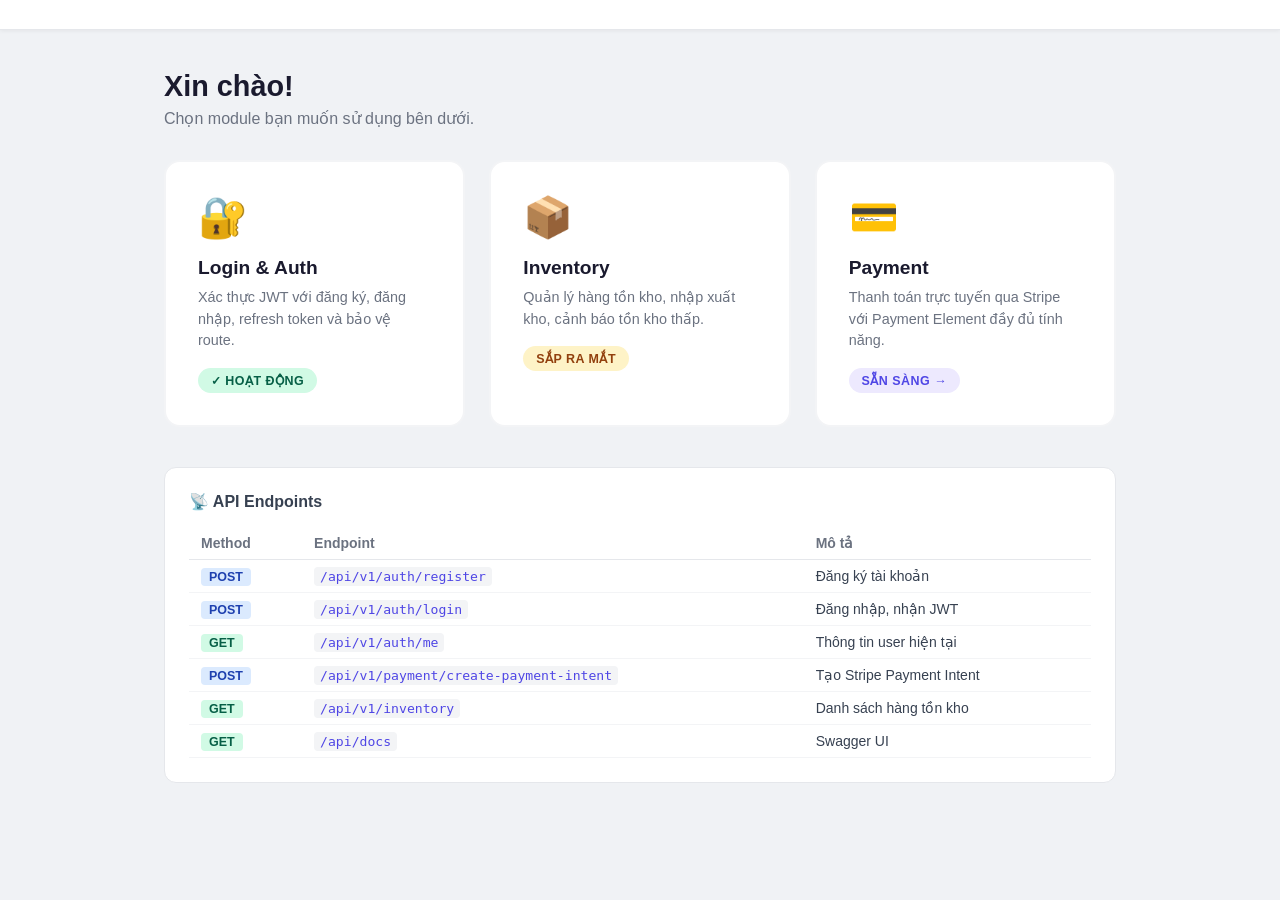
==== frontend/dashboard.html @ eef709c0 "Integrate login_module + payment_module into unified MyApp - Backend: single FastAPI app with 3 rout" ====
<!DOCTYPE html>
<html lang="vi">
<head>
  <meta charset="UTF-8" />
  <meta name="viewport" content="width=device-width, initial-scale=1.0" />
  <title>Dashboard – MyApp</title>
  <style>
    *, *::before, *::after { box-sizing: border-box; margin: 0; padding: 0; }
    body { font-family: -apple-system, BlinkMacSystemFont, 'Segoe UI', sans-serif; background: #f0f2f5; min-height: 100vh; }

    /* Navbar */
    #navbar {
      background: #fff; border-bottom: 1px solid #e5e7eb;
      display: flex; align-items: center; justify-content: space-between;
      padding: .9rem 2rem; position: sticky; top: 0; z-index: 100;
      box-shadow: 0 1px 4px rgba(0,0,0,.06);
    }
    .nav-brand { display: flex; align-items: center; gap: .5rem; font-size: 1.2rem; font-weight: 700; color: #1a1a2e; }
    .nav-logo { font-size: 1.4rem; }
    .nav-links { display: flex; gap: 1.5rem; }
    .nav-links a { text-decoration: none; color: #6b7280; font-weight: 500; font-size: .95rem; padding: .3rem .5rem; border-radius: 6px; transition: all .2s; }
    .nav-links a:hover, .nav-links a.active { color: #4f46e5; background: #ede9fe; }
    .nav-user { display: flex; align-items: center; gap: 1rem; }
    .nav-username { font-size: .9rem; color: #374151; font-weight: 500; }
    .btn-logout {
      padding: .4rem .9rem; background: #f3f4f6; color: #374151;
      border: 1px solid #d1d5db; border-radius: 6px;
      font-size: .875rem; cursor: pointer; transition: all .2s;
    }
    .btn-logout:hover { background: #fee2e2; color: #dc2626; border-color: #fca5a5; }

    /* Main */
    main { max-width: 1000px; margin: 0 auto; padding: 2.5rem 1.5rem; }
    .greeting { margin-bottom: 2rem; }
    .greeting h1 { font-size: 1.8rem; color: #1a1a2e; }
    .greeting p { color: #6b7280; margin-top: .4rem; }

    /* Module cards */
    .modules-grid {
      display: grid;
      grid-template-columns: repeat(auto-fit, minmax(280px, 1fr));
      gap: 1.5rem;
    }
    .module-card {
      background: #fff; border-radius: 16px;
      padding: 2rem; border: 2px solid #f3f4f6;
      transition: all .25s; cursor: pointer;
      position: relative; overflow: hidden;
    }
    .module-card:hover { border-color: #4f46e5; transform: translateY(-3px); box-shadow: 0 12px 32px rgba(79,70,229,.12); }
    .module-card.done { cursor: default; }
    .module-card.done:hover { transform: none; border-color: #d1fae5; box-shadow: 0 4px 12px rgba(0,0,0,.06); }
    .module-card .icon { font-size: 2.5rem; display: block; margin-bottom: 1rem; }
    .module-card h2 { font-size: 1.2rem; color: #1a1a2e; margin-bottom: .5rem; }
    .module-card p { font-size: .9rem; color: #6b7280; line-height: 1.5; }
    .badge {
      display: inline-block; margin-top: 1rem;
      padding: .3rem .8rem; border-radius: 20px;
      font-size: .78rem; font-weight: 600; text-transform: uppercase; letter-spacing: .04em;
    }
    .badge.done-badge { background: #d1fae5; color: #065f46; }
    .badge.ready-badge { background: #ede9fe; color: #4f46e5; }
    .badge.coming-badge { background: #fef3c7; color: #92400e; }

    /* API info */
    .api-info {
      margin-top: 2.5rem; background: #fff; border-radius: 12px;
      padding: 1.5rem; border: 1px solid #e5e7eb;
    }
    .api-info h3 { font-size: 1rem; color: #374151; margin-bottom: 1rem; }
    .api-table { width: 100%; border-collapse: collapse; font-size: .875rem; }
    .api-table th { text-align: left; padding: .5rem .75rem; color: #6b7280; font-weight: 600; border-bottom: 1px solid #e5e7eb; }
    .api-table td { padding: .5rem .75rem; color: #374151; border-bottom: 1px solid #f3f4f6; }
    .api-table td code { background: #f3f4f6; padding: 2px 6px; border-radius: 4px; font-family: monospace; font-size: .82rem; color: #4f46e5; }
    .method { font-weight: 600; font-size: .78rem; padding: 2px 8px; border-radius: 4px; }
    .method.get { background: #d1fae5; color: #065f46; }
    .method.post { background: #dbeafe; color: #1e40af; }
  </style>
</head>
<body>

<nav id="navbar"></nav>

<main>
  <div class="greeting">
    <h1 id="greeting-text">Xin chào!</h1>
    <p>Chọn module bạn muốn sử dụng bên dưới.</p>
  </div>

  <div class="modules-grid">
    <div class="module-card done">
      <span class="icon">🔐</span>
      <h2>Login & Auth</h2>
      <p>Xác thực JWT với đăng ký, đăng nhập, refresh token và bảo vệ route.</p>
      <span class="badge done-badge">✓ Hoạt động</span>
    </div>

    <div class="module-card" onclick="location.href='/inventory.html'">
      <span class="icon">📦</span>
      <h2>Inventory</h2>
      <p>Quản lý hàng tồn kho, nhập xuất kho, cảnh báo tồn kho thấp.</p>
      <span class="badge coming-badge">Sắp ra mắt</span>
    </div>

    <div class="module-card" onclick="location.href='/payment.html'">
      <span class="icon">💳</span>
      <h2>Payment</h2>
      <p>Thanh toán trực tuyến qua Stripe với Payment Element đầy đủ tính năng.</p>
      <span class="badge ready-badge">Sẵn sàng →</span>
    </div>
  </div>

  <div class="api-info">
    <h3>📡 API Endpoints</h3>
    <table class="api-table">
      <thead>
        <tr><th>Method</th><th>Endpoint</th><th>Mô tả</th></tr>
      </thead>
      <tbody>
        <tr><td><span class="method post">POST</span></td><td><code>/api/v1/auth/register</code></td><td>Đăng ký tài khoản</td></tr>
        <tr><td><span class="method post">POST</span></td><td><code>/api/v1/auth/login</code></td><td>Đăng nhập, nhận JWT</td></tr>
        <tr><td><span class="method get">GET</span></td><td><code>/api/v1/auth/me</code></td><td>Thông tin user hiện tại</td></tr>
        <tr><td><span class="method post">POST</span></td><td><code>/api/v1/payment/create-payment-intent</code></td><td>Tạo Stripe Payment Intent</td></tr>
        <tr><td><span class="method get">GET</span></td><td><code>/api/v1/inventory</code></td><td>Danh sách hàng tồn kho</td></tr>
        <tr><td><span class="method get">GET</span></td><td><code>/api/docs</code></td><td>Swagger UI</td></tr>
      </tbody>
    </table>
  </div>
</main>

<script type="module">
  import { requireAuth, renderNavbar } from '/js/app.js';
  const user = await requireAuth();
  if (user) {
    renderNavbar(user);
    document.getElementById('greeting-text').textContent = `Xin chào, ${user.username}! 👋`;
  }
</script>
</body>
</html>
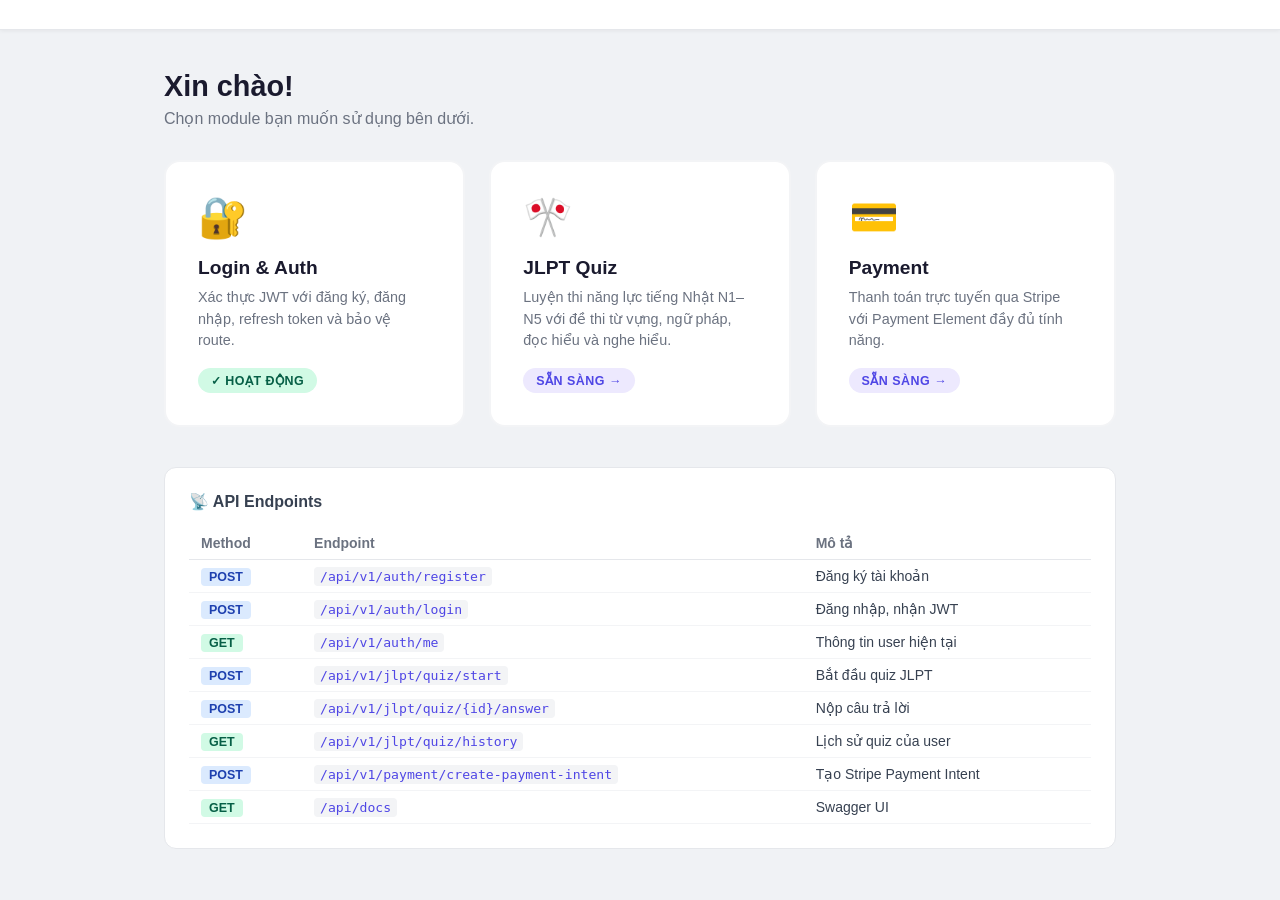
==== commit 3a57a065: "feat: integrate jlpt_module — replace inventory with JLPT quiz Backend: - Add app/jlpt/ module (mode" ====
--- a/frontend/dashboard.html
+++ b/frontend/dashboard.html
@@ -95,11 +95,11 @@
       <span class="badge done-badge">✓ Hoạt động</span>
     </div>
 
-    <div class="module-card" onclick="location.href='/inventory.html'">
-      <span class="icon">📦</span>
-      <h2>Inventory</h2>
-      <p>Quản lý hàng tồn kho, nhập xuất kho, cảnh báo tồn kho thấp.</p>
-      <span class="badge coming-badge">Sắp ra mắt</span>
+    <div class="module-card" onclick="location.href='/jlpt.html'">
+      <span class="icon">🎌</span>
+      <h2>JLPT Quiz</h2>
+      <p>Luyện thi năng lực tiếng Nhật N1–N5 với đề thi từ vựng, ngữ pháp, đọc hiểu và nghe hiểu.</p>
+      <span class="badge ready-badge">Sẵn sàng →</span>
     </div>
 
     <div class="module-card" onclick="location.href='/payment.html'">
@@ -120,8 +120,10 @@
         <tr><td><span class="method post">POST</span></td><td><code>/api/v1/auth/register</code></td><td>Đăng ký tài khoản</td></tr>
         <tr><td><span class="method post">POST</span></td><td><code>/api/v1/auth/login</code></td><td>Đăng nhập, nhận JWT</td></tr>
         <tr><td><span class="method get">GET</span></td><td><code>/api/v1/auth/me</code></td><td>Thông tin user hiện tại</td></tr>
+        <tr><td><span class="method post">POST</span></td><td><code>/api/v1/jlpt/quiz/start</code></td><td>Bắt đầu quiz JLPT</td></tr>
+        <tr><td><span class="method post">POST</span></td><td><code>/api/v1/jlpt/quiz/{id}/answer</code></td><td>Nộp câu trả lời</td></tr>
+        <tr><td><span class="method get">GET</span></td><td><code>/api/v1/jlpt/quiz/history</code></td><td>Lịch sử quiz của user</td></tr>
         <tr><td><span class="method post">POST</span></td><td><code>/api/v1/payment/create-payment-intent</code></td><td>Tạo Stripe Payment Intent</td></tr>
-        <tr><td><span class="method get">GET</span></td><td><code>/api/v1/inventory</code></td><td>Danh sách hàng tồn kho</td></tr>
         <tr><td><span class="method get">GET</span></td><td><code>/api/docs</code></td><td>Swagger UI</td></tr>
       </tbody>
     </table>
